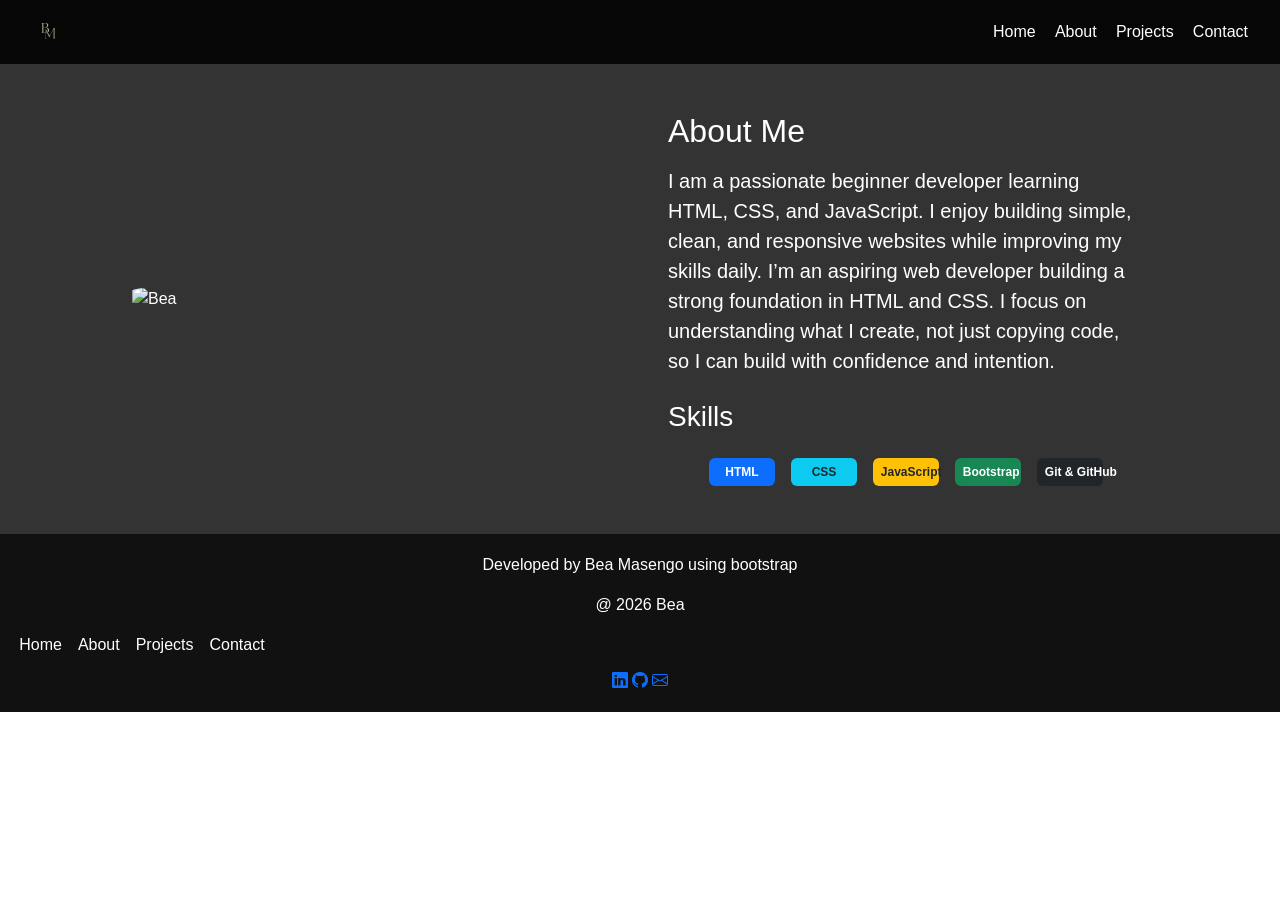
==== about.html @ 43c2c9b3 "updated logo...favicon...replaced old favicon" ====
<!DOCTYPE html>
<html lang="en">
<head>
    <meta charset="UTF-8">
    <meta name="viewport" content="width=device-width, initial-scale=1.0">
    <link rel="stylesheet" href="./style.css">
    <link rel="icon" type="image/svg+xml" href="./assets/favicon.svg">
    <link href="https://cdn.jsdelivr.net/npm/bootstrap@5.3.8/dist/css/bootstrap.min.css" rel="stylesheet" integrity="sha384-sRIl4kxILFvY47J16cr9ZwB07vP4J8+LH7qKQnuqkuIAvNWLzeN8tE5YBujZqJLB" crossorigin="anonymous">
    <link rel="stylesheet" href="https://cdn.jsdelivr.net/npm/bootstrap-icons@1.13.1/font/bootstrap-icons.min.css">
    <title>Bea — About</title>
</head>
<body>
    <nav class="site-nav">
      <a href="index.html" class="logo" aria-label="Home">
        <img src="./assets/logo.png" alt="Bea logo">
      </a>
      <div class="nav-links">
        <a href="index.html">Home</a>
        <a href="about.html">About</a>
        <a href="projects.html">Projects</a>
        <a href="contact.html">Contact</a>
      </div>
    </nav>

    <section id="about" class="section">

         <div class="about-image">
                <img src="./assets/homepic.jpg" alt="Bea">
        </div>
        
        <div class="container">
            <h2>About Me</h2>
            <p class="lead">I am a passionate beginner developer learning HTML, CSS, and JavaScript. I enjoy building simple, clean, and responsive websites while improving my skills daily. I’m an aspiring web developer building a strong foundation in HTML and CSS. I focus on understanding what I create, not just copying code, so I can build with confidence and intention.</p>


            <h3 class="mt-4">Skills</h3>
            <div class="row justify-content-center g-3 mt-2">
                <div class="col-6 col-md-4 col-lg-2">
                    <span class="badge bg-primary w-100 py-2">HTML</span>
                </div>
                <div class="col-6 col-md-4 col-lg-2">
                    <span class="badge bg-info text-dark w-100 py-2">CSS</span>
                </div>
                <div class="col-6 col-md-4 col-lg-2">
                    <span class="badge bg-warning text-dark w-100 py-2">JavaScript</span>
                </div>
                <div class="col-6 col-md-4 col-lg-2">
                    <span class="badge bg-success w-100 py-2">Bootstrap</span>
                </div>
                <div class="col-6 col-md-4 col-lg-2">
                    <span class="badge bg-dark w-100 py-2">Git & GitHub</span>
                </div>
            </div>
        </div>
    </section>

    <footer class="site-footer">
      <p>Developed by Bea Masengo using bootstrap</p>
      <p>@ 2026 Bea</p>

      <nav class="nav-footer">
      <a href="index.html">Home</a>
      <a href="about.html">About</a>
      <a href="projects.html">Projects</a>
      <a href="contact.html">Contact</a>
    </nav>

    
    <a href="https://www.linkedin.com/in/bea-masengo-149a1a2b2" target="_blank" class="social-icon"><i class="bi bi-linkedin"></i></a>
    <a href="https://github.com/baebea86-code" target="_blank" class="social-icon"><i class="bi bi-github"></i></a>
    <a href="mailto:bea.masengobea86@gmail.com" class="social-icon"><i class="bi bi-envelope"></i></a>

    </footer>
</body>
</html>
---- style.css ----
* {
  margin: 0;
  padding: 0;
  box-sizing: border-box;
  font-family: Arial, sans-serif;
}

body {
  line-height: 1.6;
}


.site-nav {
  display: flex;
  justify-content: space-between;
  align-items: center;
  padding: 1rem 2rem;
  background: rgb(6, 6, 6);
  color: white;
}

.site-nav .logo {
  color: white;
  text-decoration: none;
  display: inline-flex;
  align-items: center;
}

.site-nav .logo img {
  height: 32px;
  width: auto;
  display: block;
}

.site-nav .nav-links {
  display: flex;
  align-items: center;
  gap: 1.2rem;
  flex-wrap: wrap;
}

.site-nav .nav-links a {
  color: white;
  text-decoration: none;
  font-weight: 500;
}

.site-nav .nav-links a:hover {
  color: #00adb5;
}

.hero {
  display: flex;
  align-items: center;
  justify-content: space-between;
  padding: 3rem 2rem;
  background: linear-gradient(rgba(0, 0, 0, 0.45), rgba(0, 0, 0, 0.45)),
               url('./assets/heropic.jpg') no-repeat center center;
  background-size: cover;
  color: white;
}

.hero-text {
  max-width: 1200px;
}

.hero-image img {
  width: 300px;
  border-radius: 15%;
}


/* GENERAL SECTION */
.section {
  padding: 3rem 2rem;
  text-align: center;
}

.section h2 {
  margin-bottom: 1rem;
  font-size: 2rem;
}


.project-card {
  display: flex;
  flex-direction: column;
  justify-content: space-between;
  background: #333;
  padding: 1.5rem;
  width: 100%;
  border-radius: 10px;
  box-shadow: 0 4px 12px rgba(0, 0, 0, 0.1);
  border: 1px solid #e5e5e5;
  color: white;
}

#projects {
  background: #333;
}

.project-card img {
  width: 100%;
  border-radius: 10px;
  margin-bottom: 1rem;
}

#about {
  background: #333;
  color: white;
  display: flex;
  align-items: center;
  justify-content: center;
  gap: 2rem;
  flex-wrap: wrap;
  text-align: left;
}

#about .about-image,
#about .container {
  flex: 1 1 300px;
  max-width: 500px;
}

#about .container {
  text-align: left;
}

.about-image img {
  display: block;
  width: 300px;
  max-width: 100%;
  border-radius: 15%;
  margin: 0 auto;
}

    /* CONTACT SECTION */
#contact {
  background: #333;
  padding: 3rem 2rem;
}

.contact-form {
  background:#333;
  padding: 25px;
  border-radius: 8px;
  max-width: 480px;
  margin: auto;
  box-shadow: 0 2px 12px rgba(0,0,0,0.08);
  color: white;
}

.contact-form h2 {
  margin-bottom: 15px;
  text-align: center;
}

.contact-form label {
  display: block;
  margin-bottom: 5px;
  font-weight: bold;
}

.contact-form input,
.contact-form textarea {
  width: 100%;
  padding: 10px;
  margin-bottom: 15px;
  border: 1px solid #ccc;
  border-radius: 4px;
}

.contact-form button {
  background: #007BFF;
  color: #fff;
  border: none;
  padding: 12px;
  width: 100%;
  border-radius: 4px;
  cursor: pointer;
  font-size: 16px;
}

.contact-form button:hover {
  background: #0056b3;
}

/* FOOTER */
.site-footer {
  text-align: center;
  padding: 1.2rem;
  background: #111;
  color: white;
}

.nav-footer {
  display: flex;
  justify-content: left;
  align-items: center;
  gap: 1rem;
  flex-wrap: wrap;
  margin: 0.75rem 0;
  background: #111;
}

.nav-footer a {
  color: white;
  text-decoration: none;
  font-weight: 500;
}

.nav-footer a:hover {
  color: #00adb5;
}
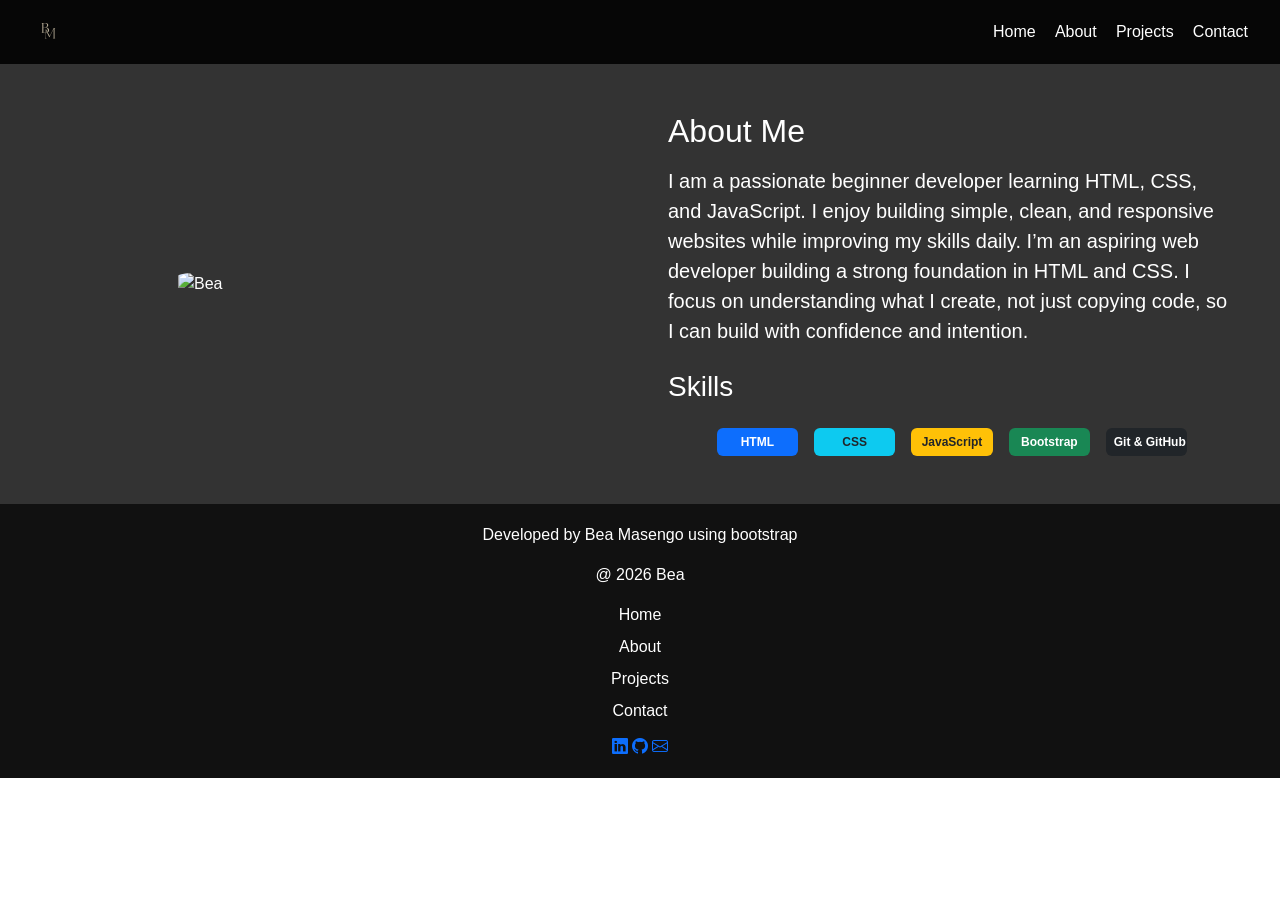
==== commit 25617fde: "updated changes" ====
--- a/about.html
+++ b/about.html
@@ -4,7 +4,7 @@
     <meta charset="UTF-8">
     <meta name="viewport" content="width=device-width, initial-scale=1.0">
     <link rel="stylesheet" href="./style.css">
-    <link rel="icon" type="image/svg+xml" href="./assets/favicon.svg">
+    <link rel="icon" type="image/svg+xml" href="./assets/logo.png">
     <link href="https://cdn.jsdelivr.net/npm/bootstrap@5.3.8/dist/css/bootstrap.min.css" rel="stylesheet" integrity="sha384-sRIl4kxILFvY47J16cr9ZwB07vP4J8+LH7qKQnuqkuIAvNWLzeN8tE5YBujZqJLB" crossorigin="anonymous">
     <link rel="stylesheet" href="https://cdn.jsdelivr.net/npm/bootstrap-icons@1.13.1/font/bootstrap-icons.min.css">
     <title>Bea — About</title>
--- a/style.css
+++ b/style.css
@@ -119,7 +119,7 @@
 #about .about-image,
 #about .container {
   flex: 1 1 300px;
-  max-width: 500px;
+  max-width: 900px;
 }
 
 #about .container {
@@ -195,10 +195,9 @@
 
 .nav-footer {
   display: flex;
-  justify-content: left;
-  align-items: center;
-  gap: 1rem;
-  flex-wrap: wrap;
+  flex-direction: column;
+  align-items: center;
+  gap: 0.5rem;
   margin: 0.75rem 0;
   background: #111;
 }
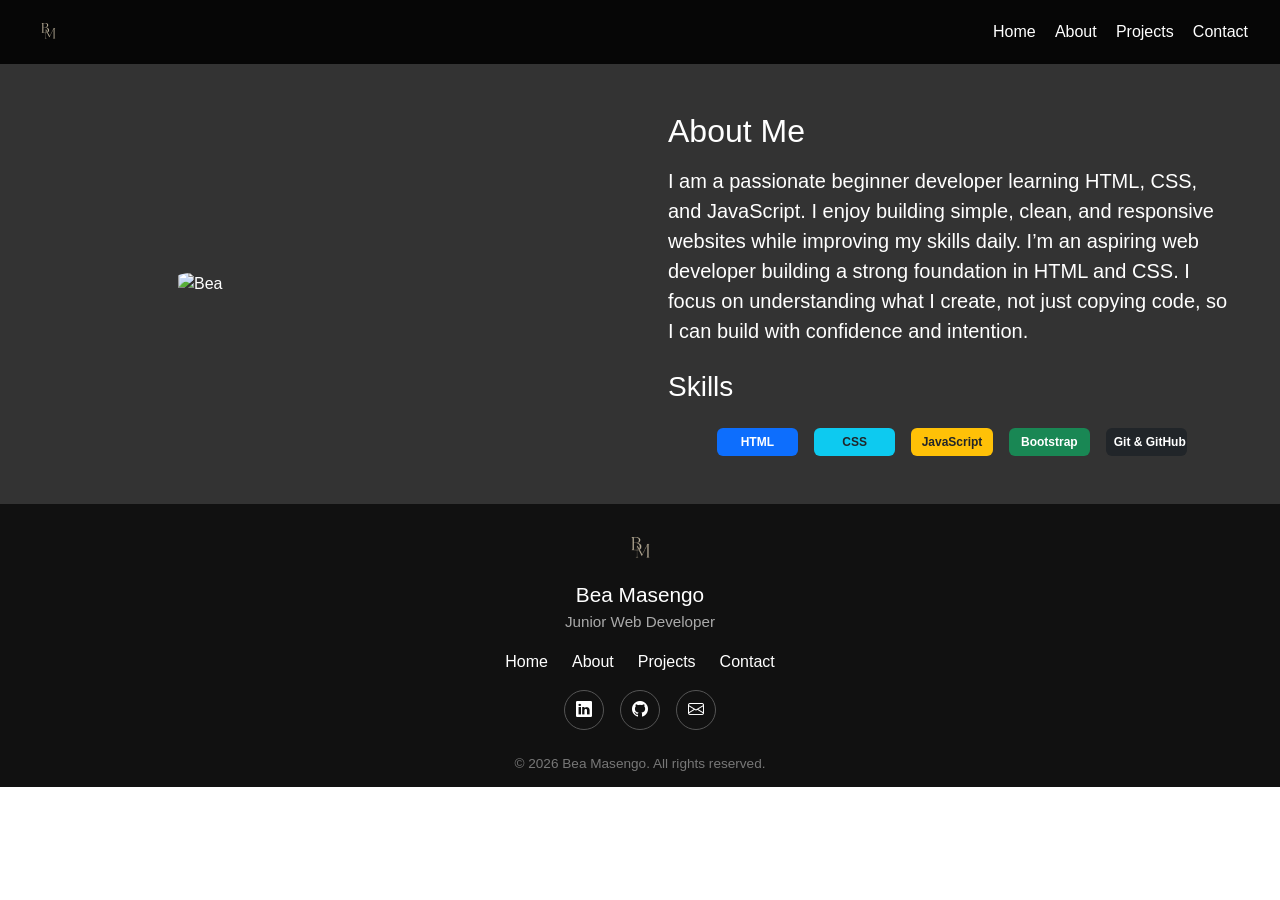
==== commit 3c90ec56: "updated footer...added logo" ====
--- a/about.html
+++ b/about.html
@@ -54,22 +54,47 @@
         </div>
     </section>
 
-    <footer class="site-footer">
-      <p>Developed by Bea Masengo using bootstrap</p>
-      <p>@ 2026 Bea</p>
+<!-- footer section -->
+<footer class="site-footer">
 
-      <nav class="nav-footer">
-      <a href="index.html">Home</a>
-      <a href="about.html">About</a>
-      <a href="projects.html">Projects</a>
-      <a href="contact.html">Contact</a>
-    </nav>
+  <div class="footer-brand">
+    <img src="./assets/logo.png" alt="Bea logo">
+    <h3>Bea Masengo</h3>
+    <p>Junior Web Developer</p>
+  </div>
 
-    
-    <a href="https://www.linkedin.com/in/bea-masengo-149a1a2b2" target="_blank" class="social-icon"><i class="bi bi-linkedin"></i></a>
-    <a href="https://github.com/baebea86-code" target="_blank" class="social-icon"><i class="bi bi-github"></i></a>
-    <a href="mailto:bea.masengobea86@gmail.com" class="social-icon"><i class="bi bi-envelope"></i></a>
+  <nav class="nav-footer">
+    <a href="index.html">Home</a>
+    <a href="about.html">About</a>
+    <a href="projects.html">Projects</a>
+    <a href="contact.html">Contact</a>
+  </nav>
 
-    </footer>
+  <div class="footer-socials">
+
+    <a href="https://www.linkedin.com/in/bea-masengo-149a1a2b2"
+       target="_blank"
+       aria-label="LinkedIn">
+      <i class="bi bi-linkedin"></i>
+    </a>
+
+    <a href="https://github.com/baebea86-code"
+       target="_blank"
+       aria-label="GitHub">
+      <i class="bi bi-github"></i>
+    </a>
+
+    <a href="mailto:bea.masengobea86@gmail.com"
+       aria-label="Email">
+      <i class="bi bi-envelope"></i>
+    </a>
+
+  </div>
+
+  <div class="footer-bottom">
+    <p>© 2026 Bea Masengo. All rights reserved.</p>
+  </div>
+
+</footer>
 </body>
 </html>
--- a/style.css
+++ b/style.css
@@ -184,21 +184,40 @@
 .contact-form button:hover {
   background: #0056b3;
 }
-
 /* FOOTER */
 .site-footer {
   text-align: center;
-  padding: 1.2rem;
+  padding: 1.5rem 2rem 0.8rem;
   background: #111;
   color: white;
 }
 
+/* Logo + Name */
+
+.footer-brand img {
+  height: 42px;
+  width: auto;
+  margin-bottom: 0.8rem;
+}
+
+.footer-brand h3 {
+  margin-bottom: 0.2rem;
+  font-size: 1.3rem;
+}
+
+.footer-brand p {
+  color: #aaa;
+  font-size: 0.95rem;
+}
+
+/* Navigation */
+
 .nav-footer {
   display: flex;
-  flex-direction: column;
-  align-items: center;
-  gap: 0.5rem;
-  margin: 0.75rem 0;
+  justify-content: center;
+  align-items: center;
+  gap: 1.5rem;
+  margin: 1rem 0;
   background: #111;
 }
 
@@ -206,8 +225,69 @@
   color: white;
   text-decoration: none;
   font-weight: 500;
+  transition: color 0.3s ease;
 }
 
 .nav-footer a:hover {
   color: #00adb5;
 }
+
+/* Social Icons */
+
+.footer-socials {
+  display: flex;
+  justify-content: center;
+  gap: 1rem;
+  margin-bottom: 1rem;
+}
+
+.footer-socials a {
+  display: flex;
+  align-items: center;
+  justify-content: center;
+
+  width: 40px;
+  height: 40px;
+
+  border: 1px solid #555;
+  border-radius: 50%;
+
+  color: white;
+  text-decoration: none;
+
+  transition: all 0.3s ease;
+}
+
+.footer-socials a:hover {
+  color: #00adb5;
+  border-color: #00adb5;
+  transform: translateY(-3px);
+}
+
+/* Copyright */
+
+.footer-bottom {
+  padding-top: 0.5rem;
+  margin-top: 0.5rem;
+}
+
+.footer-bottom p {
+  color: #777;
+  font-size: 0.85rem;
+  margin: 0;
+}
+
+
+/* FOOTER MOBILE */
+@media (max-width: 600px) {
+
+  .nav-footer {
+    flex-direction: column;
+    gap: 0.8rem;
+  }
+
+  .site-footer {
+    padding: 1.5rem 1rem 0.8rem;
+  }
+
+}
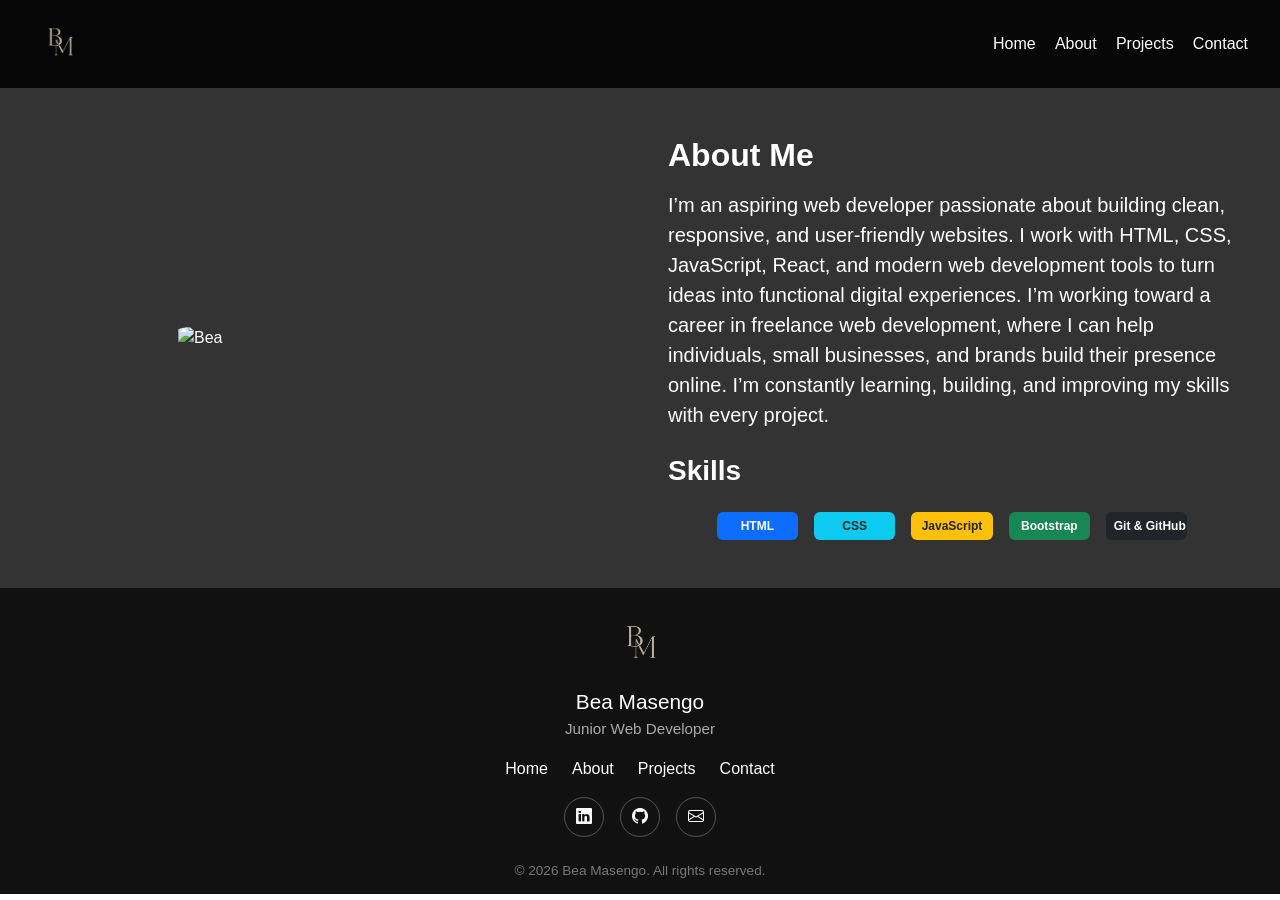
==== commit b2a06d4d: "updated projects....removed a few" ====
--- a/about.html
+++ b/about.html
@@ -29,11 +29,13 @@
         </div>
         
         <div class="container">
-            <h2>About Me</h2>
-            <p class="lead">I am a passionate beginner developer learning HTML, CSS, and JavaScript. I enjoy building simple, clean, and responsive websites while improving my skills daily. I’m an aspiring web developer building a strong foundation in HTML and CSS. I focus on understanding what I create, not just copying code, so I can build with confidence and intention.</p>
+            <h2><strong>About Me</strong></h2>
+            <p class="lead">I’m an aspiring web developer passionate about building clean, responsive, and user-friendly websites. I work with HTML, CSS, JavaScript, React, and modern web development tools to turn ideas into functional digital experiences.
+                            I’m working toward a career in freelance web development, where I can help individuals, small businesses, and brands build their presence online. I’m constantly learning, building, and improving my skills with every project.
+           </p>
 
 
-            <h3 class="mt-4">Skills</h3>
+            <h3 class="mt-4"><strong>Skills</strong></h3>
             <div class="row justify-content-center g-3 mt-2">
                 <div class="col-6 col-md-4 col-lg-2">
                     <span class="badge bg-primary w-100 py-2">HTML</span>
--- a/style.css
+++ b/style.css
@@ -27,7 +27,7 @@
 }
 
 .site-nav .logo img {
-  height: 32px;
+  height: 56px;
   width: auto;
   display: block;
 }
@@ -101,6 +101,8 @@
 
 .project-card img {
   width: 100%;
+  height: 220px;
+  object-fit: cover;
   border-radius: 10px;
   margin-bottom: 1rem;
 }
@@ -134,55 +136,199 @@
   margin: 0 auto;
 }
 
-    /* CONTACT SECTION */
+/* =========================
+   CONTACT SECTION
+========================= */
+
 #contact {
-  background: #333;
-  padding: 3rem 2rem;
-}
+    background: #333;
+    padding: 6rem 2rem;
+}
+
+.contact-container {
+    max-width: 1100px;
+    margin: 0 auto;
+    display: grid;
+    grid-template-columns: 1fr 1fr;
+    gap: 5rem;
+    align-items: center;
+}
+
+/* =========================
+   CONTACT INFORMATION
+========================= */
+
+.contact-label {
+    color: rgb(1, 111, 1);
+    font-size: 0.8rem;
+    font-weight: 700;
+    letter-spacing: 2px;
+    margin-bottom: 1rem;
+}
+
+.contact-info h2 {
+    color: white;
+    font-size: 3rem;
+    line-height: 1.1;
+    margin-bottom: 1.5rem;
+}
+
+.contact-info h2 span {
+    color: rgb(1, 111, 1);
+}
+
+.contact-description {
+    color: #aaa;
+    font-size: 1rem;
+    line-height: 1.7;
+    max-width: 500px;
+    margin-bottom: 2.5rem;
+}
+
+/* Contact details */
+
+.contact-details {
+    display: flex;
+    flex-direction: column;
+    gap: 1.5rem;
+}
+
+.contact-detail {
+    display: flex;
+    align-items: center;
+    gap: 1rem;
+}
+
+.contact-icon {
+    width: 45px;
+    height: 45px;
+    display: flex;
+    align-items: center;
+    justify-content: center;
+    background: #1d1d1d;
+    border-radius: 10px;
+    font-size: 1.2rem;
+}
+
+.contact-detail small {
+    color: #777;
+    display: block;
+    margin-bottom: 3px;
+}
+
+.contact-detail p {
+    color: white;
+    margin: 0;
+}
+
+/* =========================
+   CONTACT FORM
+========================= */
 
 .contact-form {
-  background:#333;
-  padding: 25px;
-  border-radius: 8px;
-  max-width: 480px;
-  margin: auto;
-  box-shadow: 0 2px 12px rgba(0,0,0,0.08);
-  color: white;
-}
-
-.contact-form h2 {
-  margin-bottom: 15px;
-  text-align: center;
-}
-
-.contact-form label {
-  display: block;
-  margin-bottom: 5px;
-  font-weight: bold;
-}
-
-.contact-form input,
-.contact-form textarea {
-  width: 100%;
-  padding: 10px;
-  margin-bottom: 15px;
-  border: 1px solid #ccc;
-  border-radius: 4px;
-}
+    background: #1a1a1a;
+    padding: 2.5rem;
+    border-radius: 16px;
+    border: 1px solid #292929;
+    box-shadow: 0 10px 40px rgba(0, 0, 0, 0.3);
+}
+
+.contact-form h3 {
+    color: white;
+    font-size: 1.5rem;
+    margin-bottom: 2rem;
+}
+
+/* Form fields */
+
+.form-group {
+    margin-bottom: 1.3rem;
+}
+
+.form-group label {
+    display: block;
+    color: #ddd;
+    font-size: 0.9rem;
+    font-weight: 600;
+    margin-bottom: 0.5rem;
+}
+
+.form-group input,
+.form-group textarea {
+    width: 100%;
+    padding: 0.9rem 1rem;
+    background: #111;
+    color: white;
+    border: 1px solid #333;
+    border-radius: 8px;
+    font-family: inherit;
+    font-size: 0.95rem;
+    outline: none;
+    transition: border-color 0.3s ease, box-shadow 0.3s ease;
+}
+
+.form-group input::placeholder,
+.form-group textarea::placeholder {
+    color: #666;
+}
+
+.form-group input:focus,
+.form-group textarea:focus {
+    border-color: rgb(1, 111, 1);
+    box-shadow: 0 0 0 3px rgba(0, 123, 255, 0.12);
+}
+
+.form-group textarea {
+    resize: vertical;
+}
+
+/* Submit button */
 
 .contact-form button {
-  background: #007BFF;
-  color: #fff;
-  border: none;
-  padding: 12px;
-  width: 100%;
-  border-radius: 4px;
-  cursor: pointer;
-  font-size: 16px;
+    width: 100%;
+    padding: 0.95rem;
+    border: none;
+    border-radius: 8px;
+    background: rgb(1, 111, 1);
+    color: white;
+    font-size: 1rem;
+    font-weight: 600;
+    cursor: pointer;
+    transition: background 0.3s ease, transform 0.2s ease;
+}
+
+.contact-form button span {
+    margin-left: 8px;
+    font-size: 1.1rem;
 }
 
 .contact-form button:hover {
-  background: #0056b3;
+    background: #0056b3;
+    transform: translateY(-2px);
+}
+
+/* =========================
+   RESPONSIVE
+========================= */
+
+@media (max-width: 768px) {
+
+    #contact {
+        padding: 4rem 1.5rem;
+    }
+
+    .contact-container {
+        grid-template-columns: 1fr;
+        gap: 3rem;
+    }
+
+    .contact-info h2 {
+        font-size: 2.3rem;
+    }
+
+    .contact-form {
+        padding: 1.5rem;
+    }
 }
 /* FOOTER */
 .site-footer {
@@ -195,7 +341,7 @@
 /* Logo + Name */
 
 .footer-brand img {
-  height: 42px;
+  height: 65px;
   width: auto;
   margin-bottom: 0.8rem;
 }
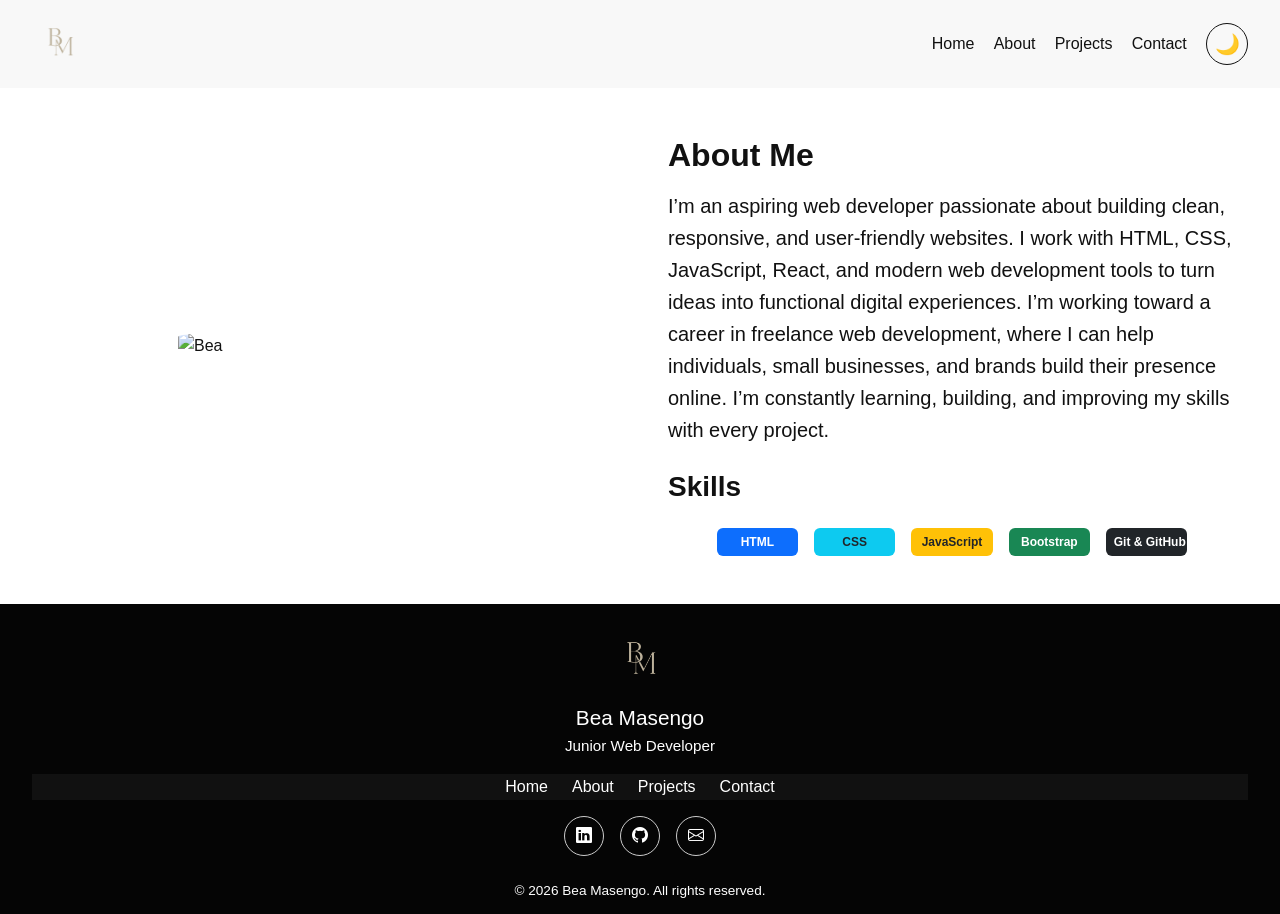
==== commit 4271730f: "added light & dark mode to portfolio...added button as see more projects option on homepage" ====
--- a/about.html
+++ b/about.html
@@ -3,10 +3,10 @@
 <head>
     <meta charset="UTF-8">
     <meta name="viewport" content="width=device-width, initial-scale=1.0">
+    <link href="https://cdn.jsdelivr.net/npm/bootstrap@5.3.8/dist/css/bootstrap.min.css" rel="stylesheet" integrity="sha384-sRIl4kxILFvY47J16cr9ZwB07vP4J8+LH7qKQnuqkuIAvNWLzeN8tE5YBujZqJLB" crossorigin="anonymous">
+    <link rel="stylesheet" href="https://cdn.jsdelivr.net/npm/bootstrap-icons@1.13.1/font/bootstrap-icons.min.css">
     <link rel="stylesheet" href="./style.css">
     <link rel="icon" type="image/svg+xml" href="./assets/logo.png">
-    <link href="https://cdn.jsdelivr.net/npm/bootstrap@5.3.8/dist/css/bootstrap.min.css" rel="stylesheet" integrity="sha384-sRIl4kxILFvY47J16cr9ZwB07vP4J8+LH7qKQnuqkuIAvNWLzeN8tE5YBujZqJLB" crossorigin="anonymous">
-    <link rel="stylesheet" href="https://cdn.jsdelivr.net/npm/bootstrap-icons@1.13.1/font/bootstrap-icons.min.css">
     <title>Bea — About</title>
 </head>
 <body>
@@ -19,8 +19,13 @@
         <a href="about.html">About</a>
         <a href="projects.html">Projects</a>
         <a href="contact.html">Contact</a>
+        <button class="theme-toggle" id="themeToggle" aria-label="Switch theme">
+          <span id="themeIcon">☀️</span>
+        </button>
       </div>
     </nav>
+
+    <script src="./script.js"></script>
 
     <section id="about" class="section">
 
--- a/style.css
+++ b/style.css
@@ -5,8 +5,73 @@
   font-family: Arial, sans-serif;
 }
 
+:root {
+  --page-bg: #f7f7f7;
+  --text: #111;
+  --nav-bg: #060606;
+  --nav-text: #fff;
+  --nav-link-hover: #00adb5;
+  --card-bg: #fff;
+  --card-text: #111;
+  --card-border: #e5e5e5;
+  --section-bg: #f7f7f7;
+  --muted: #555;
+  --footer-bg: #111;
+  --footer-text: #fff;
+  --footer-strong-bg: #050505;
+  --project-card-bg: #333;
+  --project-card-text: #fff;
+  --project-card-border: #e5e5e5;
+  --project-card-title: #d1d1d1;
+  --project-card-details: #dcdcdc;
+}
+
 body {
   line-height: 1.6;
+  background: var(--page-bg);
+  color: var(--text);
+}
+
+body[data-theme='dark'] {
+  --page-bg: #111;
+  --text: #f7f7f7;
+  --nav-bg: #060606;
+  --nav-text: #fff;
+  --nav-link-hover: #00adb5;
+  --card-bg: #1d1d1d;
+  --card-text: #f7f7f7;
+  --card-border: #333;
+  --section-bg: #111;
+  --muted: #bbb;
+  --footer-bg: #111;
+  --footer-text: #fff;
+  --footer-strong-bg: #050505;
+  --project-card-bg: #333;
+  --project-card-text: #fff;
+  --project-card-border: #e5e5e5;
+  --project-card-title: #d1d1d1;
+  --project-card-details: #dcdcdc;
+}
+
+body[data-theme='light'] {
+  --page-bg: #f7f7f7;
+  --text: #111;
+  --nav-bg: #f8f8f8;
+  --nav-text: #111;
+  --nav-link-hover: #0056b3;
+  --card-bg: #fff;
+  --card-text: #111;
+  --card-border: #ccc;
+  --section-bg: #fff;
+  --muted: #555;
+  --footer-bg: #111;
+  --footer-text: #fff;
+  --footer-strong-bg: #050505;
+  --project-card-bg: #fff;
+  --project-card-text: #111;
+  --project-card-border: #ccc;
+  --project-card-title: #333;
+  --project-card-details: #555;
 }
 
 
@@ -15,12 +80,12 @@
   justify-content: space-between;
   align-items: center;
   padding: 1rem 2rem;
-  background: rgb(6, 6, 6);
-  color: white;
+  background: var(--nav-bg);
+  color: var(--nav-text);
 }
 
 .site-nav .logo {
-  color: white;
+  color: var(--nav-text);
   text-decoration: none;
   display: inline-flex;
   align-items: center;
@@ -40,13 +105,32 @@
 }
 
 .site-nav .nav-links a {
-  color: white;
+  color: var(--nav-text);
   text-decoration: none;
   font-weight: 500;
 }
 
 .site-nav .nav-links a:hover {
-  color: #00adb5;
+  color: var(--nav-link-hover);
+}
+
+.theme-toggle {
+  width: 42px;
+  height: 42px;
+  border-radius: 50%;
+  border: 1px solid var(--nav-text);
+  background: transparent;
+  color: var(--nav-text);
+  cursor: pointer;
+  display: flex;
+  align-items: center;
+  justify-content: center;
+  font-size: 1.25rem;
+}
+
+.theme-toggle:hover {
+  background: var(--nav-link-hover);
+  color: var(--nav-text);
 }
 
 .hero {
@@ -70,7 +154,7 @@
 }
 
 
-/* GENERAL SECTION */
+/* general */
 .section {
   padding: 3rem 2rem;
   text-align: center;
@@ -86,17 +170,93 @@
   display: flex;
   flex-direction: column;
   justify-content: space-between;
-  background: #333;
+  min-height: 520px;
+  background: var(--project-card-bg);
   padding: 1.5rem;
   width: 100%;
   border-radius: 10px;
   box-shadow: 0 4px 12px rgba(0, 0, 0, 0.1);
-  border: 1px solid #e5e5e5;
-  color: white;
+  border: 1px solid var(--project-card-border);
+  color: var(--project-card-text);
+}
+
+.project-card h5 {
+  margin: 1rem 0 0.5rem;
+  color: var(--project-card-title);
+  font-size: 1rem;
+}
+
+.project-link {
+  display: flex;
+  flex-wrap: wrap;
+  gap: 0.75rem;
+  justify-content: center;
+  margin-top: 1rem;
+}
+
+.project-link a.btn {
+  min-width: 110px;
+}
+
+.row.g-4 {
+  align-items: flex-start;
+}
+
+.case-study-dropdown {
+  text-align: left;
+  margin: 1rem 0 0;
+  width: 100%;
+}
+
+.case-study-dropdown summary {
+  list-style: none;
+  cursor: pointer;
+  width: auto;
+  padding: 0;
+}
+
+.case-study-dropdown summary::-webkit-details-marker {
+  display: none;
+}
+
+.case-study-btn {
+  display: inline-flex;
+  align-items: center;
+  justify-content: center;
+  min-width: 120px;
+  border-radius: 0.375rem;
+  padding: 0.55rem 0.95rem;
+  border: 1px solid var(--project-card-border);
+  color: var(--project-card-text);
+  background: transparent;
+  transition: background 0.2s ease, color 0.2s ease;
+}
+
+.case-study-btn:hover {
+  background: rgba(255, 255, 255, 0.08);
+}
+
+.case-study-content {
+  padding: 1rem 0 0;
+  border-top: 1px solid rgba(255, 255, 255, 0.12);
+  display: none;
+  max-height: 240px;
+  overflow-y: auto;
+}
+
+.case-study-dropdown[open] .case-study-content {
+  display: block;
+}
+
+.case-study-content p {
+  margin: 0.5rem 0;
+  color: var(--project-card-details);
+  font-size: 0.95rem;
+  line-height: 1.6;
 }
 
 #projects {
-  background: #333;
+  background: var(--section-bg);
 }
 
 .project-card img {
@@ -108,8 +268,8 @@
 }
 
 #about {
-  background: #333;
-  color: white;
+  background: var(--section-bg);
+  color: var(--card-text);
   display: flex;
   align-items: center;
   justify-content: center;
@@ -136,12 +296,9 @@
   margin: 0 auto;
 }
 
-/* =========================
-   CONTACT SECTION
-========================= */
-
+/* contact section */
 #contact {
-    background: #333;
+    background: var(--section-bg);
     padding: 6rem 2rem;
 }
 
@@ -154,10 +311,7 @@
     align-items: center;
 }
 
-/* =========================
-   CONTACT INFORMATION
-========================= */
-
+/* contact info */
 .contact-label {
     color: rgb(1, 111, 1);
     font-size: 0.8rem;
@@ -167,7 +321,7 @@
 }
 
 .contact-info h2 {
-    color: white;
+    color: var(--text);
     font-size: 3rem;
     line-height: 1.1;
     margin-bottom: 1.5rem;
@@ -178,7 +332,7 @@
 }
 
 .contact-description {
-    color: #aaa;
+    color: var(--muted);
     font-size: 1rem;
     line-height: 1.7;
     max-width: 500px;
@@ -205,36 +359,33 @@
     display: flex;
     align-items: center;
     justify-content: center;
-    background: #1d1d1d;
+    background: var(--contact-icon-bg, #1d1d1d);
     border-radius: 10px;
     font-size: 1.2rem;
 }
 
 .contact-detail small {
-    color: #777;
+    color: var(--muted);
     display: block;
     margin-bottom: 3px;
 }
 
 .contact-detail p {
-    color: white;
+    color: var(--text);
     margin: 0;
 }
 
-/* =========================
-   CONTACT FORM
-========================= */
-
+/* contact form */
 .contact-form {
-    background: #1a1a1a;
+    background: var(--card-bg);
     padding: 2.5rem;
     border-radius: 16px;
-    border: 1px solid #292929;
+    border: 1px solid var(--card-border);
     box-shadow: 0 10px 40px rgba(0, 0, 0, 0.3);
 }
 
 .contact-form h3 {
-    color: white;
+    color: var(--text);
     font-size: 1.5rem;
     margin-bottom: 2rem;
 }
@@ -247,7 +398,7 @@
 
 .form-group label {
     display: block;
-    color: #ddd;
+    color: var(--text);
     font-size: 0.9rem;
     font-weight: 600;
     margin-bottom: 0.5rem;
@@ -257,9 +408,9 @@
 .form-group textarea {
     width: 100%;
     padding: 0.9rem 1rem;
-    background: #111;
-    color: white;
-    border: 1px solid #333;
+    background: var(--page-bg);
+    color: var(--text);
+    border: 1px solid var(--card-border);
     border-radius: 8px;
     font-family: inherit;
     font-size: 0.95rem;
@@ -269,7 +420,7 @@
 
 .form-group input::placeholder,
 .form-group textarea::placeholder {
-    color: #666;
+    color: var(--muted);
 }
 
 .form-group input:focus,
@@ -307,10 +458,7 @@
     transform: translateY(-2px);
 }
 
-/* =========================
-   RESPONSIVE
-========================= */
-
+/* responsive */
 @media (max-width: 768px) {
 
     #contact {
@@ -334,8 +482,18 @@
 .site-footer {
   text-align: center;
   padding: 1.5rem 2rem 0.8rem;
-  background: #111;
-  color: white;
+  background: var(--footer-strong-bg);
+  color: var(--footer-text);
+}
+
+.site-footer,
+.site-footer a,
+.site-footer .nav-footer a,
+.site-footer .footer-socials a,
+.site-footer .footer-brand h3,
+.site-footer .footer-brand p,
+.site-footer .footer-bottom p {
+  color: var(--footer-text);
 }
 
 /* Logo + Name */
@@ -352,7 +510,7 @@
 }
 
 .footer-brand p {
-  color: #aaa;
+  color: var(--muted);
   font-size: 0.95rem;
 }
 
@@ -364,18 +522,18 @@
   align-items: center;
   gap: 1.5rem;
   margin: 1rem 0;
-  background: #111;
+  background: var(--footer-bg);
 }
 
 .nav-footer a {
-  color: white;
+  color: var(--footer-text);
   text-decoration: none;
   font-weight: 500;
   transition: color 0.3s ease;
 }
 
 .nav-footer a:hover {
-  color: #00adb5;
+  color: var(--nav-link-hover);
 }
 
 /* Social Icons */
@@ -395,18 +553,18 @@
   width: 40px;
   height: 40px;
 
-  border: 1px solid #555;
+  border: 1px solid var(--project-card-border);
   border-radius: 50%;
 
-  color: white;
+  color: var(--footer-text);
   text-decoration: none;
 
   transition: all 0.3s ease;
 }
 
 .footer-socials a:hover {
-  color: #00adb5;
-  border-color: #00adb5;
+  color: var(--nav-link-hover);
+  border-color: var(--nav-link-hover);
   transform: translateY(-3px);
 }
 
@@ -424,7 +582,7 @@
 }
 
 
-/* FOOTER MOBILE */
+/* footer mobile */
 @media (max-width: 600px) {
 
   .nav-footer {
@@ -436,4 +594,53 @@
     padding: 1.5rem 1rem 0.8rem;
   }
 
+}
+
+/* skills section */
+
+#skills {
+  background: var(--section-bg);
+}
+
+.skill-card {
+  background: linear-gradient(135deg, #00adb5 0%, #0056b3 100%);
+  color: #fff;
+  border-radius: 10px;
+  padding: 1.5rem 1rem;
+  text-align: center;
+  transition: transform 0.2s ease;
+}
+
+.skill-card:hover {
+  transform: translateY(-4px);
+}
+
+.skill-card i {
+  font-size: 2.5rem;
+  color: #00adb5;
+  margin-bottom: 0.5rem;
+  display: block;
+}
+
+.skill-card p {
+  margin: 0;
+  font-weight: 500;
+}
+
+/* see more button */
+.see-more-btn {
+  display: inline-block;
+  background: transparent;
+  border: 1px solid #00adb5;
+  color: white;
+  padding: 0.7rem 1.5rem;
+  border-radius: 8px;
+  text-decoration: none;
+  font-weight: 500;
+  transition: background 0.3s ease;
+}
+
+.see-more-btn:hover {
+  background: #00adb5;
+  color: white;
 }
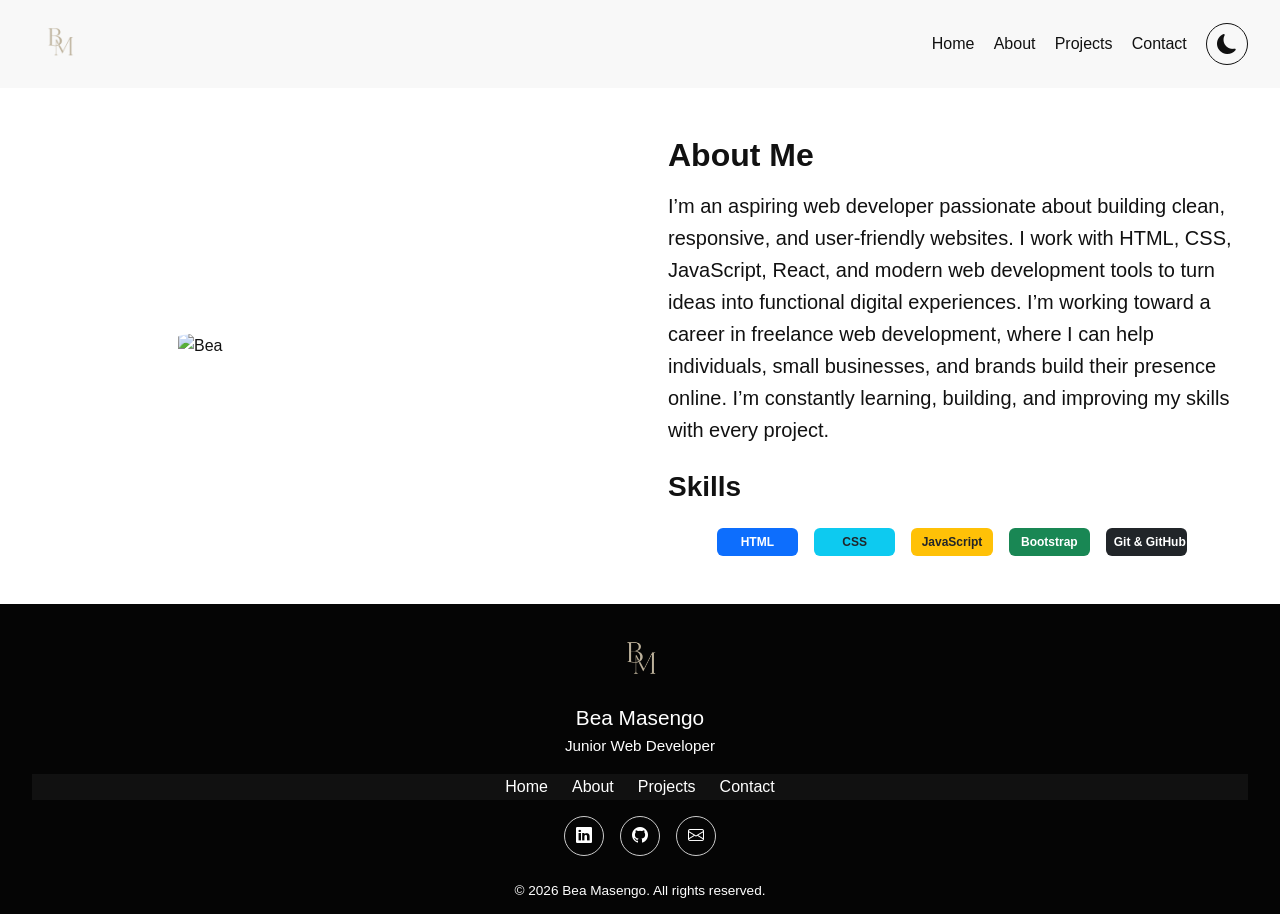
==== commit d332136c: "added live links to project cards...updated light & dark mode icon" ====
--- a/about.html
+++ b/about.html
@@ -20,7 +20,7 @@
         <a href="projects.html">Projects</a>
         <a href="contact.html">Contact</a>
         <button class="theme-toggle" id="themeToggle" aria-label="Switch theme">
-          <span id="themeIcon">☀️</span>
+          <i id="themeIcon" class="bi bi-brightness-high-fill" aria-hidden="true"></i>
         </button>
       </div>
     </nav>
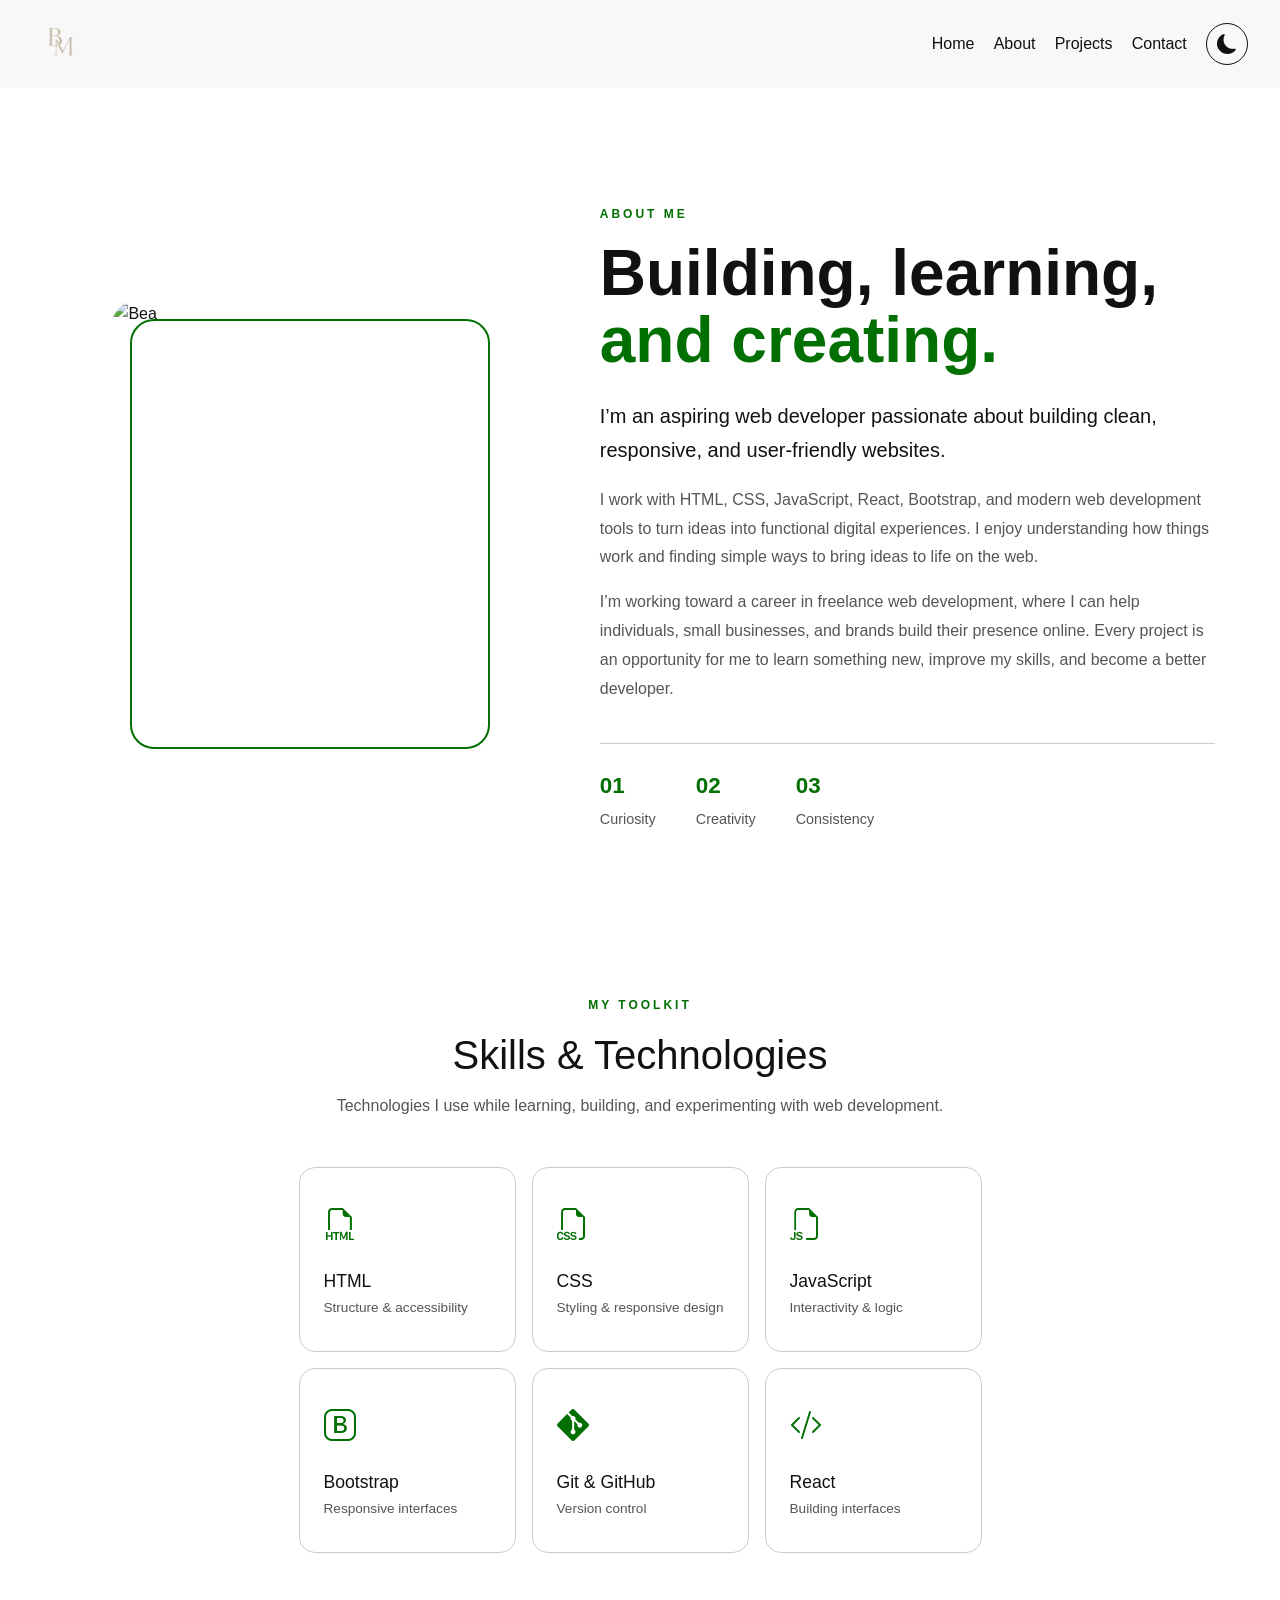
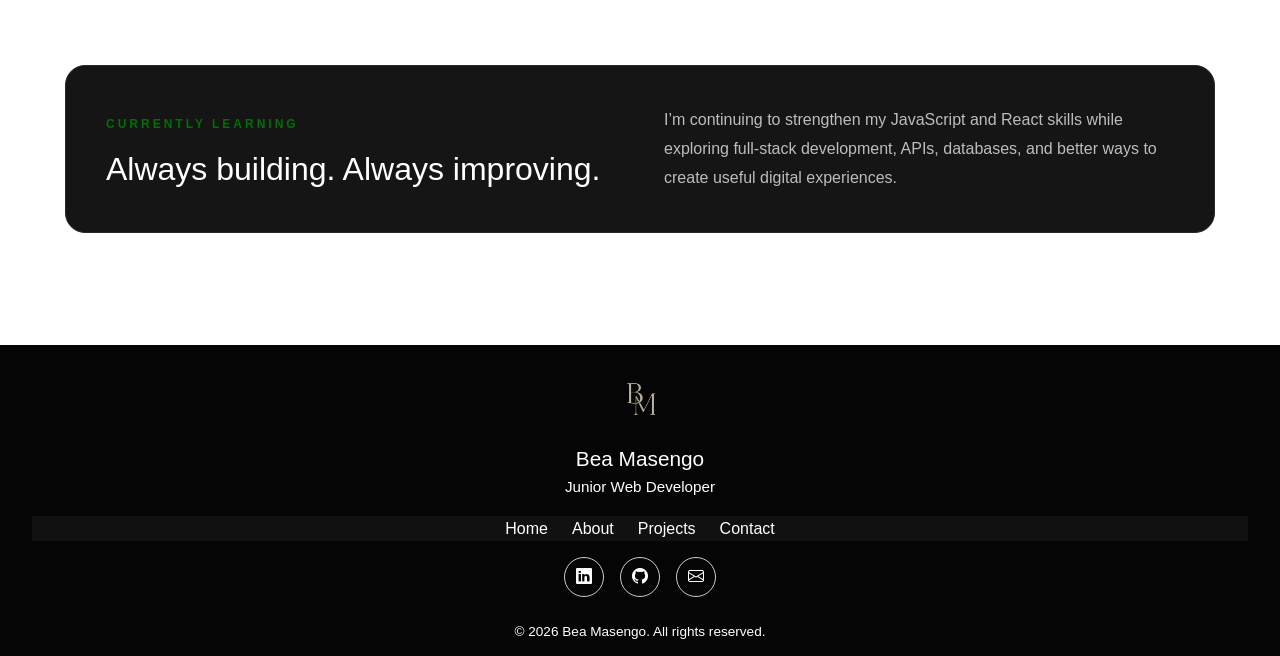
==== commit e61ec6ac: "updated about section" ====
--- a/about.html
+++ b/about.html
@@ -27,39 +27,137 @@
 
     <script src="./script.js"></script>
 
-    <section id="about" class="section">
-
-         <div class="about-image">
+    <section id="about" class="about-section">
+
+    <div class="about-wrapper">
+
+        <div class="about-image">
+            <div class="image-frame">
                 <img src="./assets/homepic.jpg" alt="Bea">
-        </div>
-        
-        <div class="container">
-            <h2><strong>About Me</strong></h2>
-            <p class="lead">I’m an aspiring web developer passionate about building clean, responsive, and user-friendly websites. I work with HTML, CSS, JavaScript, React, and modern web development tools to turn ideas into functional digital experiences.
-                            I’m working toward a career in freelance web development, where I can help individuals, small businesses, and brands build their presence online. I’m constantly learning, building, and improving my skills with every project.
-           </p>
-
-
-            <h3 class="mt-4"><strong>Skills</strong></h3>
-            <div class="row justify-content-center g-3 mt-2">
-                <div class="col-6 col-md-4 col-lg-2">
-                    <span class="badge bg-primary w-100 py-2">HTML</span>
+            </div>
+        </div>
+
+        <div class="about-content">
+
+            <span class="about-label">ABOUT ME</span>
+
+            <h1>
+                Building, learning,<br>
+                <span>and creating.</span>
+            </h1>
+
+            <p class="about-intro">
+                I’m an aspiring web developer passionate about building
+                clean, responsive, and user-friendly websites.
+            </p>
+
+            <p>
+                I work with HTML, CSS, JavaScript, React, Bootstrap, and
+                modern web development tools to turn ideas into functional
+                digital experiences. I enjoy understanding how things work
+                and finding simple ways to bring ideas to life on the web.
+            </p>
+
+            <p>
+                I’m working toward a career in freelance web development,
+                where I can help individuals, small businesses, and brands
+                build their presence online. Every project is an opportunity
+                for me to learn something new, improve my skills, and become
+                a better developer.
+            </p>
+
+            <div class="about-stats">
+
+                <div class="about-stat">
+                    <strong>01</strong>
+                    <span>Curiosity</span>
                 </div>
-                <div class="col-6 col-md-4 col-lg-2">
-                    <span class="badge bg-info text-dark w-100 py-2">CSS</span>
+
+                <div class="about-stat">
+                    <strong>02</strong>
+                    <span>Creativity</span>
                 </div>
-                <div class="col-6 col-md-4 col-lg-2">
-                    <span class="badge bg-warning text-dark w-100 py-2">JavaScript</span>
+
+                <div class="about-stat">
+                    <strong>03</strong>
+                    <span>Consistency</span>
                 </div>
-                <div class="col-6 col-md-4 col-lg-2">
-                    <span class="badge bg-success w-100 py-2">Bootstrap</span>
-                </div>
-                <div class="col-6 col-md-4 col-lg-2">
-                    <span class="badge bg-dark w-100 py-2">Git & GitHub</span>
-                </div>
-            </div>
-        </div>
-    </section>
+
+            </div>
+
+        </div>
+
+    </div>
+
+    <div class="skills-wrapper">
+
+        <div class="skills-heading">
+            <span class="about-label">MY TOOLKIT</span>
+            <h2>Skills & Technologies</h2>
+            <p>
+                Technologies I use while learning, building, and experimenting
+                with web development.
+            </p>
+        </div>
+
+        <div class="skills-grid">
+
+            <div class="skill-card">
+                <i class="bi bi-filetype-html"></i>
+                <h3>HTML</h3>
+                <p>Structure & accessibility</p>
+            </div>
+
+            <div class="skill-card">
+                <i class="bi bi-filetype-css"></i>
+                <h3>CSS</h3>
+                <p>Styling & responsive design</p>
+            </div>
+
+            <div class="skill-card">
+                <i class="bi bi-filetype-js"></i>
+                <h3>JavaScript</h3>
+                <p>Interactivity & logic</p>
+            </div>
+
+            <div class="skill-card">
+                <i class="bi bi-bootstrap"></i>
+                <h3>Bootstrap</h3>
+                <p>Responsive interfaces</p>
+            </div>
+
+            <div class="skill-card">
+                <i class="bi bi-git"></i>
+                <h3>Git & GitHub</h3>
+                <p>Version control</p>
+            </div>
+
+            <div class="skill-card">
+                <i class="bi bi-code-slash"></i>
+                <h3>React</h3>
+                <p>Building interfaces</p>
+            </div>
+
+        </div>
+
+    </div>
+
+    <div class="learning-card">
+
+        <div>
+            <span class="about-label">CURRENTLY LEARNING</span>
+            <h2>Always building. Always improving.</h2>
+        </div>
+
+        <p>
+            I’m continuing to strengthen my JavaScript and React skills while
+            exploring full-stack development, APIs, databases, and better ways
+            to create useful digital experiences.
+        </p>
+
+    </div>
+
+</section>
 
 <!-- footer section -->
 <footer class="site-footer">
--- a/style.css
+++ b/style.css
@@ -603,7 +603,7 @@
 }
 
 .skill-card {
-  background: linear-gradient(135deg, #00adb5 0%, #0056b3 100%);
+  background: #303030;
   color: #fff;
   border-radius: 10px;
   padding: 1.5rem 1rem;
@@ -643,4 +643,308 @@
 .see-more-btn:hover {
   background: #00adb5;
   color: white;
+}
+
+/* =========================
+   ABOUT PAGE
+========================= */
+
+.about-section {
+    padding: 7rem 2rem;
+    background: var(--section-bg);
+    color: var(--text);
+}
+
+.about-wrapper {
+    max-width: 1150px;
+    margin: 0 auto;
+    display: grid;
+    grid-template-columns: 0.85fr 1.15fr;
+    gap: 5rem;
+    align-items: center;
+}
+
+/* Image */
+
+.about-image {
+    display: flex;
+    justify-content: center;
+}
+
+.image-frame {
+    position: relative;
+    width: 360px;
+    max-width: 100%;
+}
+
+.image-frame::before {
+    content: "";
+    position: absolute;
+    width: 100%;
+    height: 100%;
+    border: 2px solid rgb(1, 111, 1);
+    border-radius: 24px;
+    top: 18px;
+    left: 18px;
+    z-index: 0;
+}
+
+.image-frame img {
+    position: relative;
+    z-index: 1;
+    display: block;
+    width: 100%;
+    height: 430px;
+    object-fit: cover;
+    border-radius: 24px;
+    filter: grayscale(10%);
+}
+
+/* About text */
+
+.about-content {
+    max-width: 650px;
+}
+
+.about-label {
+    display: inline-block;
+    color: rgb(1, 111, 1);
+    font-size: 0.75rem;
+    font-weight: 700;
+    letter-spacing: 3px;
+    margin-bottom: 1rem;
+}
+
+.about-content h1 {
+    font-size: clamp(2.8rem, 5vw, 4.5rem);
+    line-height: 1.05;
+    margin-bottom: 1.5rem;
+    font-weight: 700;
+}
+
+.about-content h1 span {
+    color: rgb(1, 111, 1);
+}
+
+.about-intro {
+    font-size: 1.25rem;
+    line-height: 1.7;
+    color: var(--text);
+    margin-bottom: 1.2rem;
+}
+
+.about-content > p:not(.about-intro) {
+    color: var(--muted);
+    line-height: 1.8;
+    margin-bottom: 1rem;
+}
+
+/* About stats */
+
+.about-stats {
+    display: flex;
+    gap: 2.5rem;
+    margin-top: 2.5rem;
+    padding-top: 1.5rem;
+    border-top: 1px solid var(--card-border);
+}
+
+.about-stat {
+    display: flex;
+    flex-direction: column;
+    gap: 0.25rem;
+}
+
+.about-stat strong {
+    font-size: 1.4rem;
+    color: rgb(1, 111, 1);
+}
+
+.about-stat span {
+    color: var(--muted);
+    font-size: 0.9rem;
+}
+
+
+/* =========================
+   SKILLS
+========================= */
+
+.skills-wrapper {
+    max-width: 1150px;
+    margin: 8rem auto 0;
+}
+
+.skills-heading {
+    text-align: center;
+    max-width: 650px;
+    margin: 0 auto 3rem;
+}
+
+.skills-heading h2 {
+    font-size: 2.5rem;
+    margin-bottom: 0.8rem;
+}
+
+.skills-heading p {
+    color: var(--muted);
+    line-height: 1.7;
+}
+
+.skills-grid {
+    display: grid;
+    grid-template-columns: repeat(3, 1fr);
+    gap: 1rem;
+}
+
+.skill-card {
+    background: var(--card-bg);
+    color: var(--card-text);
+    border: 1px solid var(--card-border);
+    border-radius: 16px;
+    padding: 2rem 1.5rem;
+    text-align: left;
+    min-height: 170px;
+    transition: transform 0.3s ease,
+                border-color 0.3s ease,
+                box-shadow 0.3s ease;
+}
+
+.skill-card:hover {
+    transform: translateY(-6px);
+    border-color: rgb(1, 111, 1);
+    box-shadow: 0 12px 30px rgba(0, 0, 0, 0.12);
+}
+
+.skill-card i {
+    display: block;
+    font-size: 2rem;
+    color: rgb(1, 111, 1);
+    margin-bottom: 1.2rem;
+}
+
+.skill-card h3 {
+    font-size: 1.1rem;
+    margin-bottom: 0.35rem;
+}
+
+.skill-card p {
+    color: var(--muted);
+    font-size: 0.85rem;
+    margin: 0;
+}
+
+
+/* =========================
+   CURRENTLY LEARNING
+========================= */
+
+.learning-card {
+    max-width: 1150px;
+    margin: 5rem auto 0;
+    padding: 2.5rem;
+    border-radius: 20px;
+    background: #151515;
+    color: white;
+    display: grid;
+    grid-template-columns: 1fr 1fr;
+    gap: 3rem;
+    align-items: center;
+    border: 1px solid #292929;
+}
+
+.learning-card h2 {
+    font-size: 2rem;
+    line-height: 1.2;
+    margin: 0;
+}
+
+.learning-card p {
+    color: #bdbdbd;
+    line-height: 1.8;
+    margin: 0;
+}
+
+
+/* =========================
+   ABOUT RESPONSIVE
+========================= */
+
+@media (max-width: 900px) {
+
+    .about-wrapper {
+        grid-template-columns: 1fr;
+        gap: 4rem;
+        text-align: center;
+    }
+
+    .about-content {
+        margin: 0 auto;
+    }
+
+    .about-content h1 {
+        font-size: 3rem;
+    }
+
+    .about-stats {
+        justify-content: center;
+    }
+
+    .skills-grid {
+        grid-template-columns: repeat(2, 1fr);
+    }
+
+    .learning-card {
+        grid-template-columns: 1fr;
+        text-align: center;
+    }
+
+}
+
+@media (max-width: 600px) {
+
+    .about-section {
+        padding: 5rem 1.25rem;
+    }
+
+    .image-frame {
+        width: 280px;
+    }
+
+    .image-frame img {
+        height: 340px;
+    }
+
+    .about-content h1 {
+        font-size: 2.5rem;
+    }
+
+    .about-intro {
+        font-size: 1.05rem;
+    }
+
+    .about-stats {
+        gap: 1.5rem;
+    }
+
+    .skills-wrapper {
+        margin-top: 6rem;
+    }
+
+    .skills-heading h2 {
+        font-size: 2rem;
+    }
+
+    .skills-grid {
+        grid-template-columns: 1fr;
+    }
+
+    .learning-card {
+        padding: 2rem 1.5rem;
+    }
+
+    .learning-card h2 {
+        font-size: 1.6rem;
+    }
+
 }
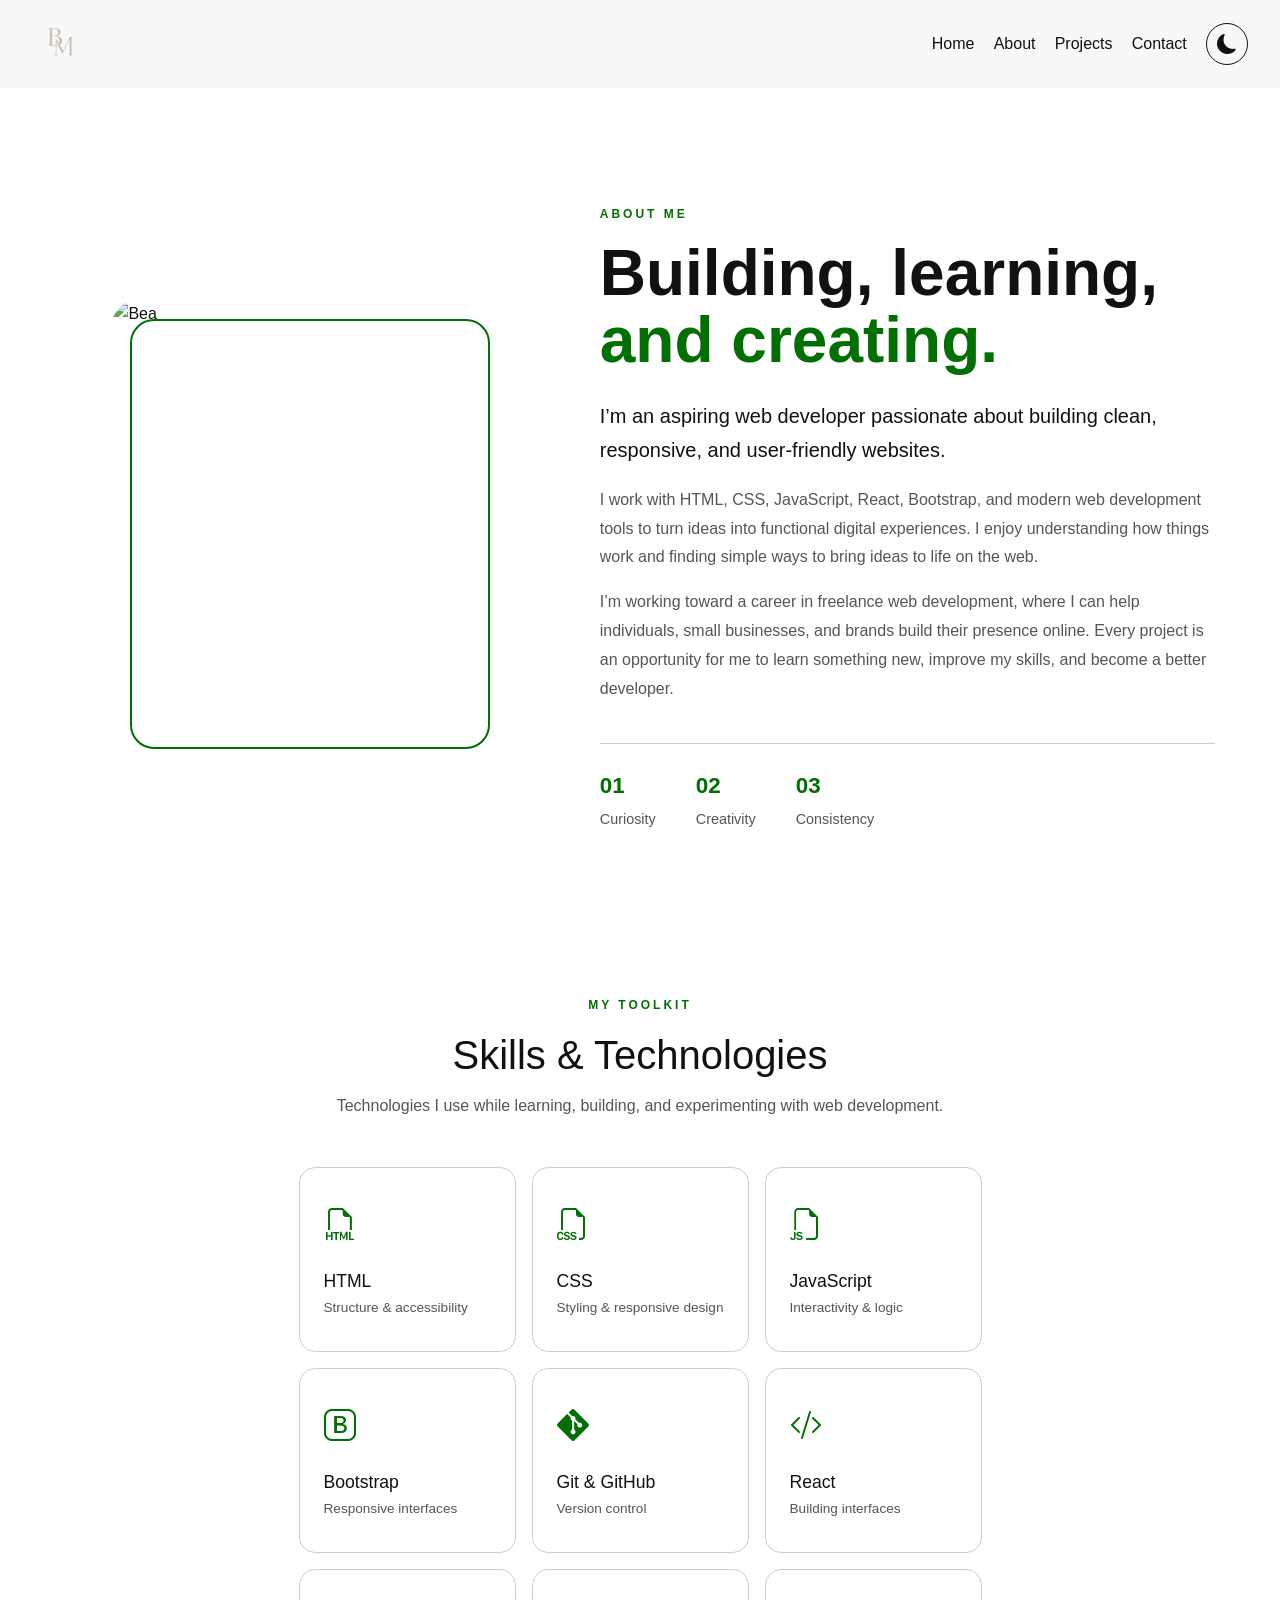
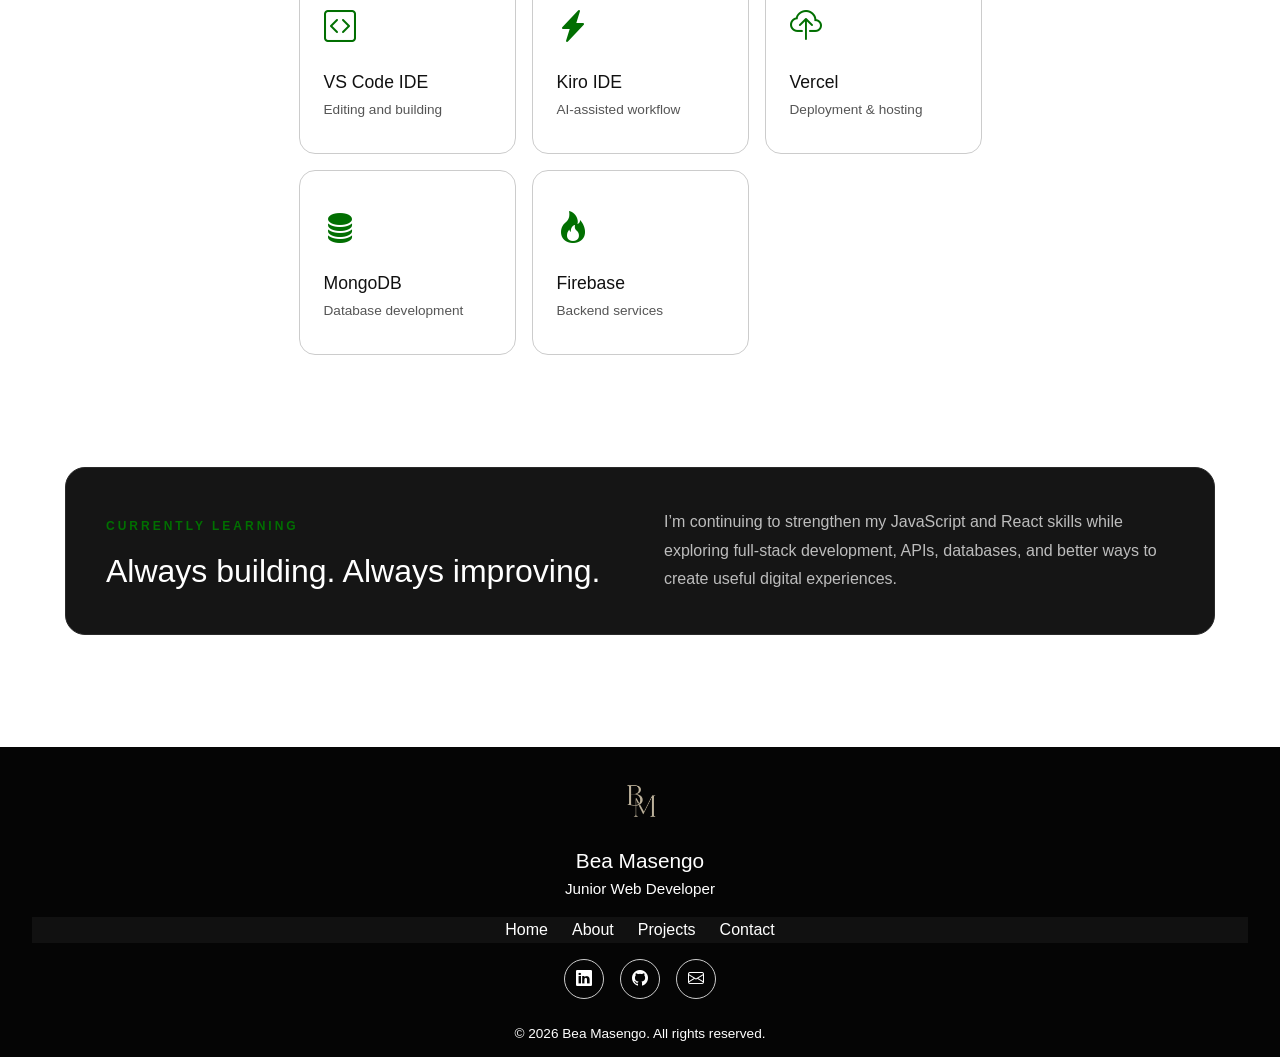
==== commit ad215297: "updated skills and tech used on about section" ====
--- a/about.html
+++ b/about.html
@@ -138,6 +138,36 @@
                 <p>Building interfaces</p>
             </div>
 
+            <div class="skill-card">
+                <i class="bi bi-code-square"></i>
+                <h3>VS Code IDE</h3>
+                <p>Editing and building</p>
+            </div>
+
+            <div class="skill-card">
+                <i class="bi bi-lightning-charge-fill"></i>
+                <h3>Kiro IDE</h3>
+                <p>AI-assisted workflow</p>
+            </div>
+
+            <div class="skill-card">
+                <i class="bi bi-cloud-upload"></i>
+                <h3>Vercel</h3>
+                <p>Deployment & hosting</p>
+            </div>
+
+            <div class="skill-card">
+                <i class="bi bi-database-fill"></i>
+                <h3>MongoDB</h3>
+                <p>Database development</p>
+            </div>
+
+            <div class="skill-card">
+                <i class="bi bi-fire"></i>
+                <h3>Firebase</h3>
+                <p>Backend services</p>
+            </div>
+
         </div>
 
     </div>
